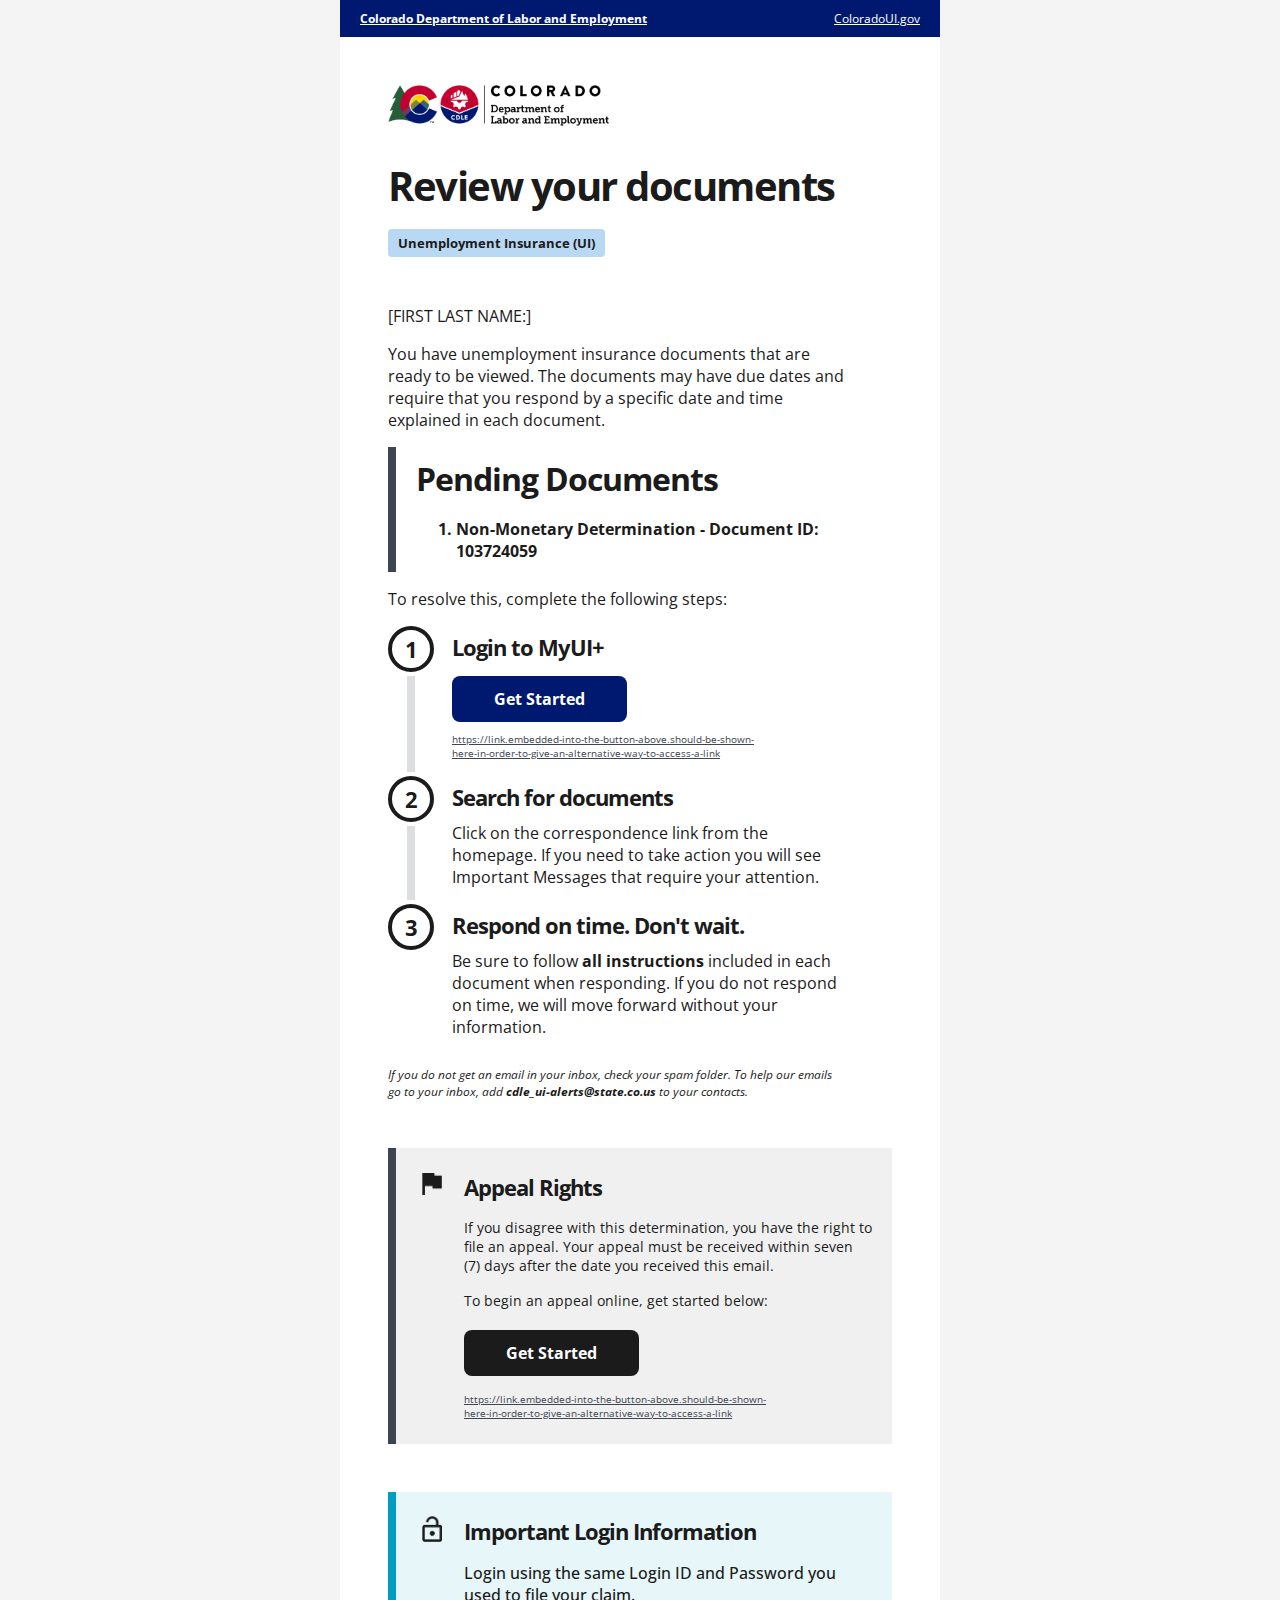
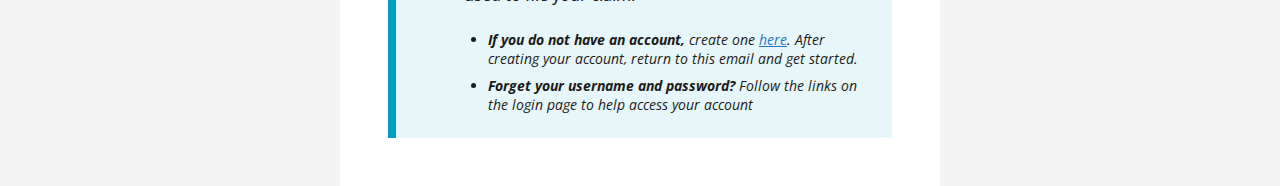
==== co-ui-notification-email/index.html @ 448e7c86 "Refactor button to styled amd accessible anchor tag" ====
<!DOCTYPE html>
<html lang="en">
  <head>
    <meta charset="UTF-8" />
    <meta name="viewport" content="width=device-width, initial-scale=1.0" />
    <link rel="stylesheet" href="../style.css" />
    <link rel="preconnect" href="https://fonts.googleapis.com" />
    <link rel="preconnect" href="https://fonts.gstatic.com" crossorigin />
    <link
      href="https://fonts.googleapis.com/css2?family=Open+Sans:ital,wght@0,300..800;1,300..800&display=swap"
      rel="stylesheet"
    />
    <title>Notification from CO UI</title>
  </head>
  <body>
    <div id="container">
      <div id="banner">
        <a class="bold" href="https://cdle.colorado.gov/">
          Colorado Department of Labor and Employment
        </a>
        <a href="https://coloradoui.gov/"> ColoradoUI.gov </a>
      </div>
      <div id="email-content">
        <header>
          <img
            src="../assets/co-cdle-logo.png"
            alt="CDLE Logo"
            class="logo"
            width="221px"
          />
          <div class="flex">
            <h1>Review your documents</h1>
            <div class="program-name">Unemployment Insurance (UI)</div>
          </div>
        </header>
        <div id="main-content" class="flex">
          <p>[FIRST LAST NAME:]</p>
          <p>
            You have unemployment insurance documents that are ready to be
            viewed. The documents may have due dates and require that you
            respond by a specific date and time explained in each document.
          </p>
          <div id="status">
            <div class="status-section">
              <h2>Pending Documents</h2>
              <ol>
                <li>Non-Monetary Determination - Document ID: 103724059</li>
              </ol>
            </div>
          </div>
          <p>To resolve this, complete the following steps:</p>
          <div id="call-to-action" class="flex">
            <div id="main-action">
              <div id="step-1" class="step-block">
                <div class="process-visual">
                  <div class="step-number">1</div>
                  <div class="line"></div>
                </div>
                <div class="process-content">
                  <h3>Login to MyUI+</h3>
                  <a
                    href="#"
                    class="btn primary-btn"
                    role="button"
                    tabindex="0"
                  >
                    Get Started
                  </a>
                  <a class="small-link" href="#">
                    https://link.embedded-into-the-button-above.should-be-shown-here-in-order-to-give-an-alternative-way-to-access-a-link
                  </a>
                </div>
              </div>
              <div id="step-2" class="step-block">
                <div class="process-visual">
                  <div class="step-number">2</div>
                  <div class="line"></div>
                </div>
                <div class="process-content">
                  <h3>Search for documents</h3>
                  <p>
                    Click on the correspondence link from the homepage. If you
                    need to take action you will see Important Messages that
                    require your attention.
                  </p>
                </div>
              </div>
              <div id="step-3" class="step-block">
                <div class="process-visual">
                  <div class="step-number">3</div>
                </div>
                <div class="process-content">
                  <h3>Respond on time. Don't wait.</h3>
                  <p>
                    Be sure to follow
                    <span class="bold">all instructions</span> included in each
                    document when responding. If you do not respond on time, we
                    will move forward without your information.
                  </p>
                </div>
              </div>
            </div>
            <p class="cta-small-text">
              If you do not get an email in your inbox, check your spam folder.
              To help our emails go to your inbox, add
              <span class="bold">cdle_ui-alerts@state.co.us</span> to your
              contacts.
            </p>
          </div>
        </div>
        <div id="appeal-rights-widget">
          <div class="widget-icon">
            <img src="../assets/flag-icon.png" alt="" />
          </div>
          <div class="flex">
            <h3>Appeal Rights</h3>
            <p class="widget-text">
              If you disagree with this determination, you have the right to
              file an appeal. Your appeal must be received within seven (7) days
              after the date you received this email.
            </p>
            <p class="widget-text">
              To begin an appeal online, get started below:
            </p>
            <a href="#" class="btn secondary-btn" role="button" tabindex="0">
              Get Started
            </a>
            <a class="small-link" href="#">
              https://link.embedded-into-the-button-above.should-be-shown-here-in-order-to-give-an-alternative-way-to-access-a-link
            </a>
          </div>
        </div>
        <div id="login-info-widget">
          <div class="widget-icon">
            <img src="../assets/open-lock-icon.png" alt="" />
          </div>
          <div class="flex">
            <h3>Important Login Information</h3>
            <p class="semibold">
              Login using the same Login ID and Password you used to file your
              claim.
            </p>
            <ul class="widget-text">
              <li>
                <em>
                  <strong>If you do not have an account,</strong> create one
                  <a href="#">here</a>. After creating your account, return to
                  this email and get started.
                </em>
              </li>
              <li>
                <em>
                  <strong>Forget your username and password?</strong> Follow the
                  links on the login page to help access your account
                </em>
              </li>
            </ul>
          </div>
        </div>
      </div>
      <div id="disclaimer"></div>
    </div>
  </body>
</html>
---- style.css ----
/* color variables */
:root {
  --primary-color: #001970;
  --program-color: #b9d8f3;
  --neutral-light-gray: #f0f0f0;
  --neutral-dark-gray: #3d4551;
  --info-light-blue: #e7f6f8;
  --info-medium-blue: #009ec1;
  --body-bg-color: #f4f4f4;
  --main-content-black: #1b1b1b;
  --main-link-color: #2277c1;
  --footer-text-gray: #a9aeb1;
  --disclaimer-text-gray: #71767a;
  --step-line-gray: #dcdee0;
}

/* body init */
body {
  margin: 0;
  background-color: var(--body-bg-color);
  color: var(--main-content-black);
  font-family: 'Open Sans', 'Trebuchet MS', Helvetica, Arial, sans-serif;
  font-optical-sizing: auto;
  font-weight: 400;
  font-style: normal;
}

/* typography */
h1,
h2,
h3 {
  margin: 0;
  letter-spacing: -1px;
}

h1 {
  font-size: 40px;
  letter-spacing: -1.5px;
}

h2 {
  font-size: 32px;
}

h3 {
  font-size: 22px;
}

p {
  font-size: 16px;
  margin: 0;
}

ol {
  font-weight: 700;
  margin: 0;
}

ul {
  margin: 0;
  padding-left: 24px;
}

li {
  margin-top: 8px;
}

a {
  color: var(--main-link-color);
}

.small-link {
  color: var(--neutral-dark-gray);
  font-size: 10px;
  text-wrap: balance;
}

.cta-small-text {
  font-size: 12px;
  font-style: italic;
}

.widget-text {
  font-size: 14px;
}

.bold {
  font-weight: 700;
}

.semibold {
  font-weight: 500;
}

/* content sections */
#container {
  max-width: 600px;
  margin: auto;
}

#email-content {
  display: flex;
  flex-direction: column;
  gap: 48px;
  background-color: white;
  padding: 48px;
}

#banner {
  display: flex;
  justify-content: space-between;
  align-items: center;
  background-color: var(--primary-color);
  color: white;
  font-size: 12px;
  padding: 10px 20px;
}

#banner a {
  color: white;
}

#main-content {
  padding-right: 48px;
}

footer {
  color: var(--footer-text-gray);
  font-size: 10px;
}

#disclaimer {
  color: var(--disclaimer-text-gray);
  font-size: 10px;
}

/* content blocks*/
.logo {
  width: 221px;
}

header {
  display: flex;
  flex-direction: column;
  gap: 32px;
}

.flex {
  display: flex;
  flex-direction: column;
  gap: 16px;
}

.program-name {
  background-color: var(--program-color);
  font-size: 13px;
  font-weight: 700;
  padding: 5px 10px;
  width: fit-content;
  border-radius: 4px;
}

#status {
  padding-left: 20px;
  border-left: 8px solid var(--neutral-dark-gray);
}

.status-section {
  display: flex;
  flex-direction: column;
  gap: 10px;
  padding: 10px 0;
}

.primary-btn {
  background-color: var(--primary-color);
}

.secondary-btn {
  background-color: var(--main-content-black);
}

.btn {
  color: white;
  text-align: center;
  font-weight: 700;
  text-decoration: none;
  margin-top: 4px;
  padding: 12px 20px;
  max-width: 135px;
  border-radius: 8px;
}

#main-action {
  display: flex;
  flex-direction: column;
  gap: 4px;
}

.step-block {
  display: flex;
  align-items: start;
  gap: 18px;
}

.process-visual {
  display: flex;
  flex-direction: column;
  align-items: center;
  align-self: stretch;
  gap: 4px;
}

.step-number {
  display: grid;
  place-items: center;
  font-size: 22px;
  font-weight: 700;
  width: 38px;
  height: 38px;
  border: 4px solid var(--main-content-black);
  border-radius: 50%;
}

.line {
  background-color: var(--step-line-gray);
  flex-grow: 1;
  width: 8px;
}

.process-content {
  display: flex;
  flex-direction: column;
  gap: 10px;
  padding: 6px 0 12px 0;
}

#appeal-rights-widget {
  background-color: var(--neutral-light-gray);
  display: flex;
  gap: 16px;
  padding: 24px 20px;
  border-left: 8px solid var(--neutral-dark-gray);
}

#login-info-widget {
  background-color: var(--info-light-blue);
  display: flex;
  gap: 16px;
  padding: 24px 20px;
  border-left: 8px solid var(--info-medium-blue);
}

.widget-icon {
  width: 100%;
  max-width: 20px;
  padding: 0 6px;
}

.widget-icon img {
  object-fit: contain;
  max-width: 100%;
}
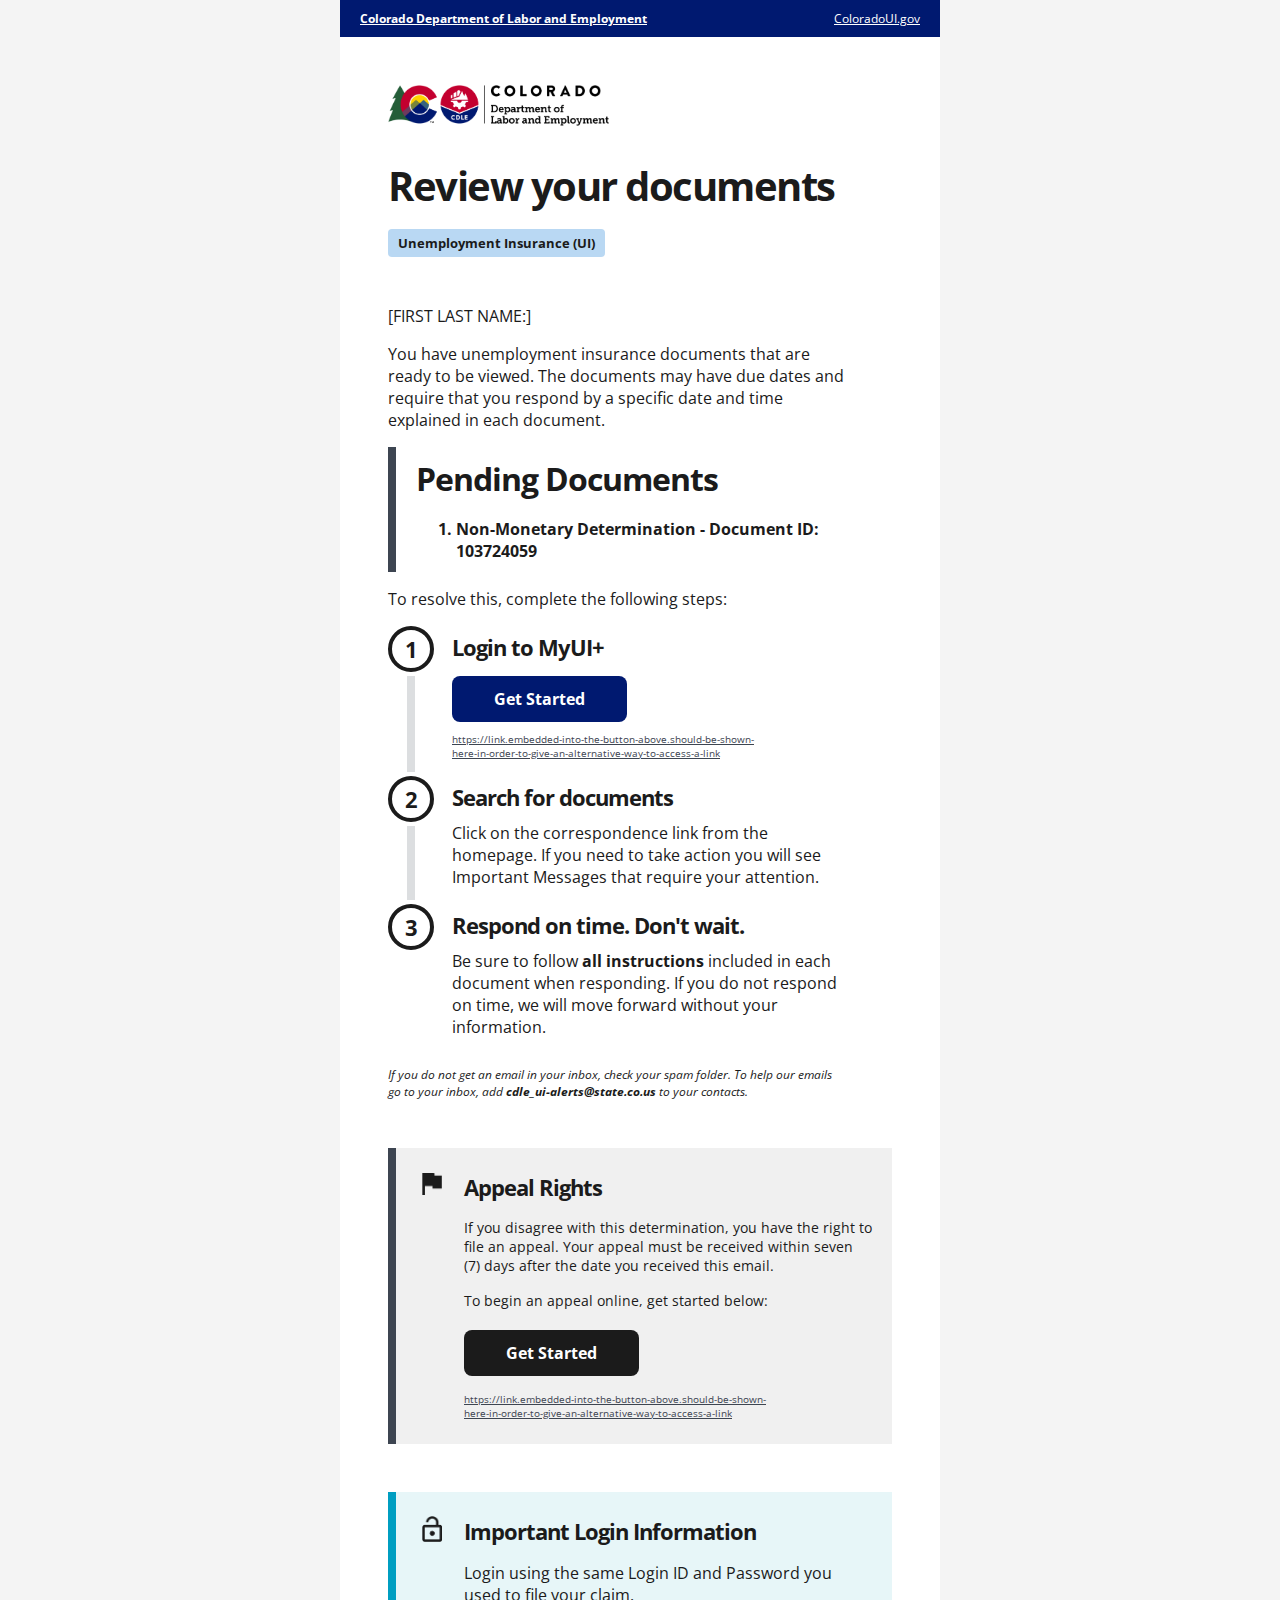
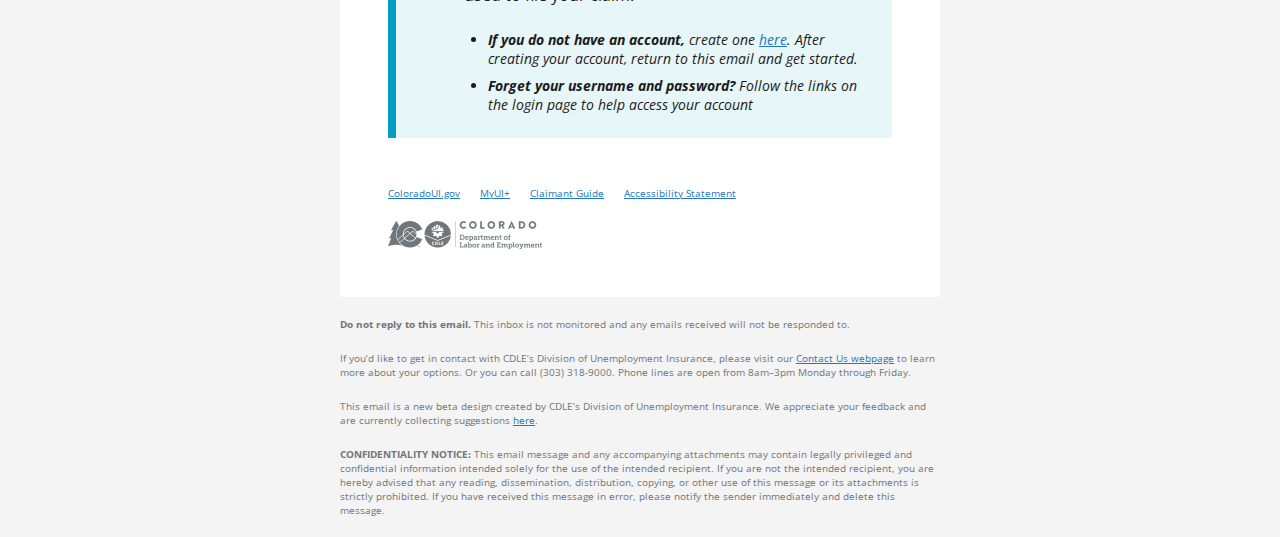
==== commit f8c992c2: "Add footer and disclaimer" ====
--- a/co-ui-notification-email/index.html
+++ b/co-ui-notification-email/index.html
@@ -136,7 +136,7 @@
           </div>
           <div class="flex">
             <h3>Important Login Information</h3>
-            <p class="semibold">
+            <p>
               Login using the same Login ID and Password you used to file your
               claim.
             </p>
@@ -157,8 +157,43 @@
             </ul>
           </div>
         </div>
+        <footer>
+          <div class="footer-links">
+            <a href="#">ColoradoUI.gov</a>
+            <a href="#">MyUI+</a>
+            <a href="#">Claimant Guide</a>
+            <a href="#">Accessibility Statement</a>
+          </div>
+          <img src="../assets/co-cdle-logo-gray.png" alt="" width="154px" />
+        </footer>
       </div>
-      <div id="disclaimer"></div>
+      <div id="disclaimer">
+        <p>
+          <strong>Do not reply to this email.</strong> This inbox is not
+          monitored and any emails received will not be responded to.
+        </p>
+        <p>
+          If you’d like to get in contact with CDLE’s Division of Unemployment
+          Insurance, please visit our <a href="#">Contact Us webpage</a> to
+          learn more about your options. Or you can call (303) 318-9000. Phone
+          lines are open from 8am–3pm Monday through Friday.
+        </p>
+        <p>
+          This email is a new beta design created by CDLE’s Division of
+          Unemployment Insurance. We appreciate your feedback and are currently
+          collecting suggestions <a href="#">here</a>.
+        </p>
+        <p>
+          <strong>CONFIDENTIALITY NOTICE:</strong> This email message and any
+          accompanying attachments may contain legally privileged and
+          confidential information intended solely for the use of the intended
+          recipient. If you are not the intended recipient, you are hereby
+          advised that any reading, dissemination, distribution, copying, or
+          other use of this message or its attachments is strictly prohibited.
+          If you have received this message in error, please notify the sender
+          immediately and delete this message.
+        </p>
+      </div>
     </div>
   </body>
 </html>
--- a/style.css
+++ b/style.css
@@ -125,12 +125,27 @@
 }
 
 footer {
-  color: var(--footer-text-gray);
+  display: flex;
+  flex-direction: column;
+  gap: 20px;
   font-size: 10px;
+}
+
+.footer-links {
+  display: flex;
+  align-items: center;
+  gap: 20px;
 }
 
 #disclaimer {
   color: var(--disclaimer-text-gray);
+  display: flex;
+  flex-direction: column;
+  gap: 20px;
+  padding: 20px 0;
+}
+
+#disclaimer p {
   font-size: 10px;
 }
 
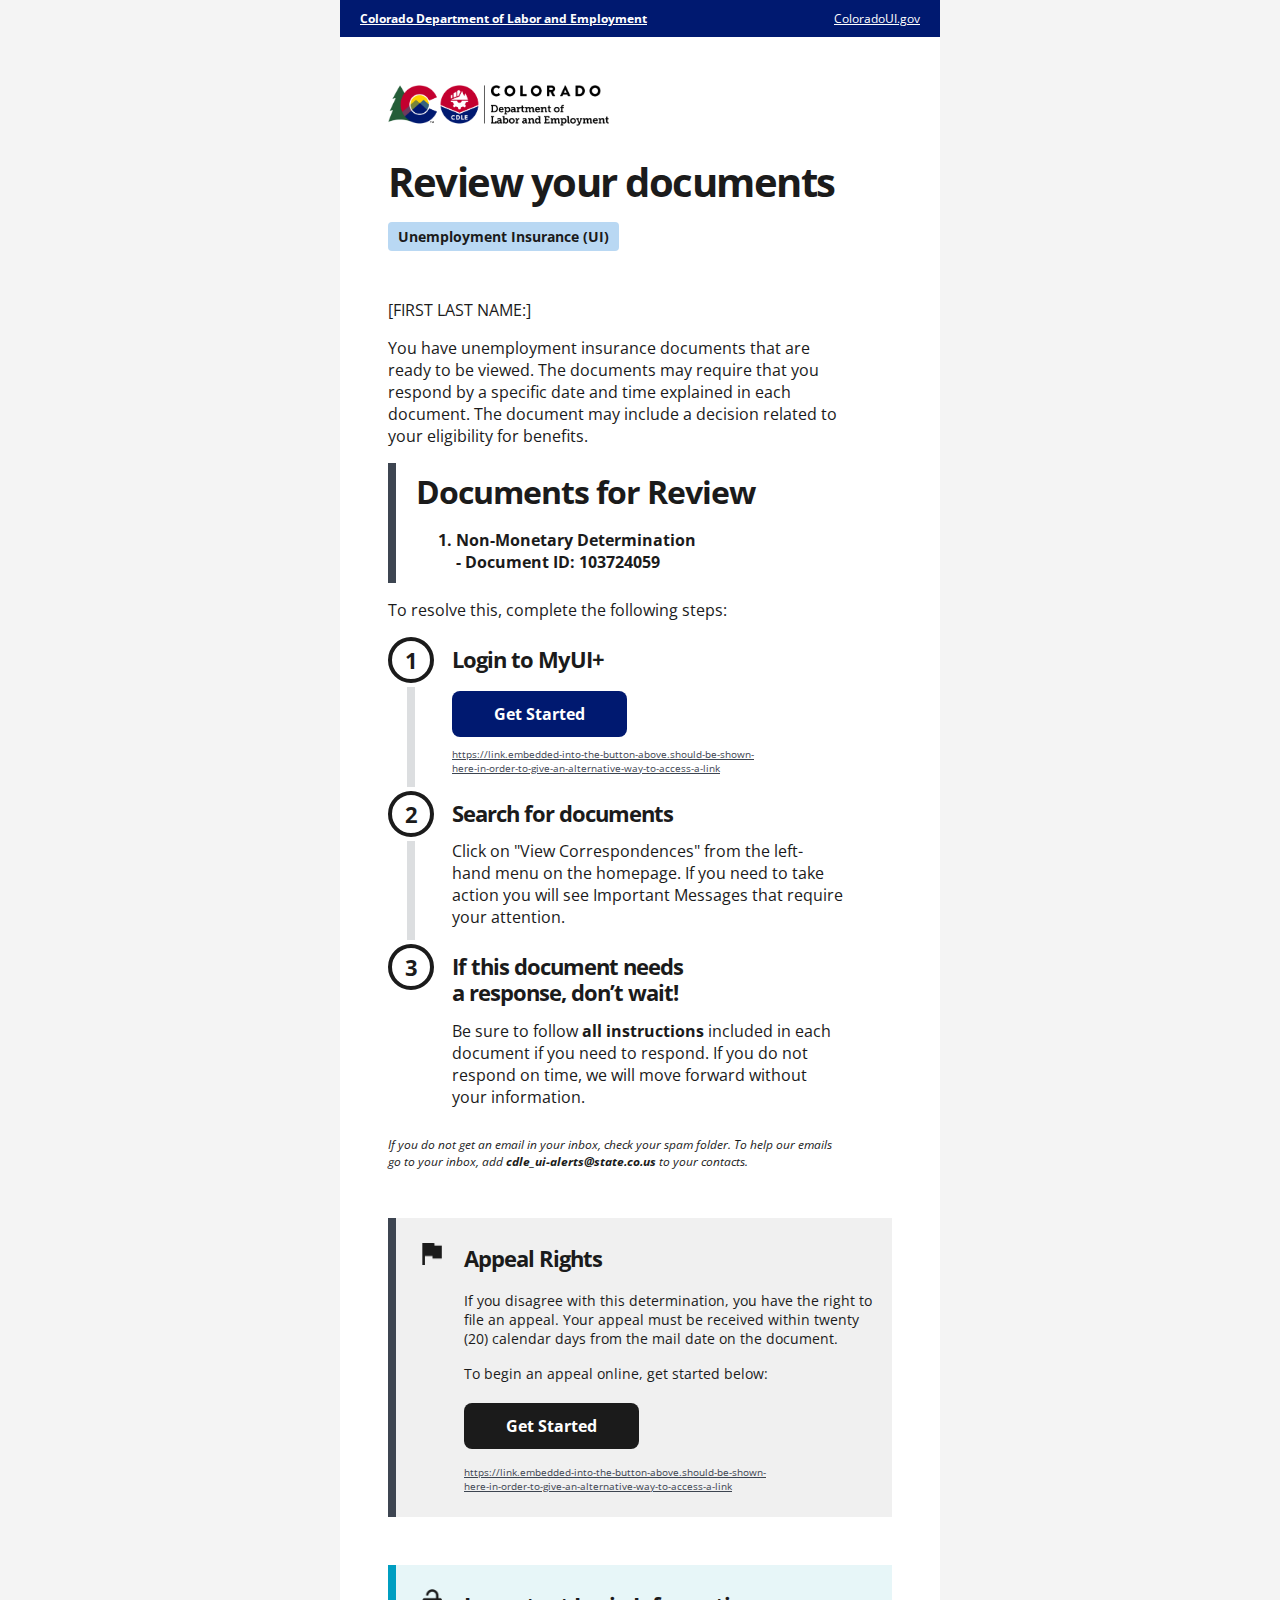
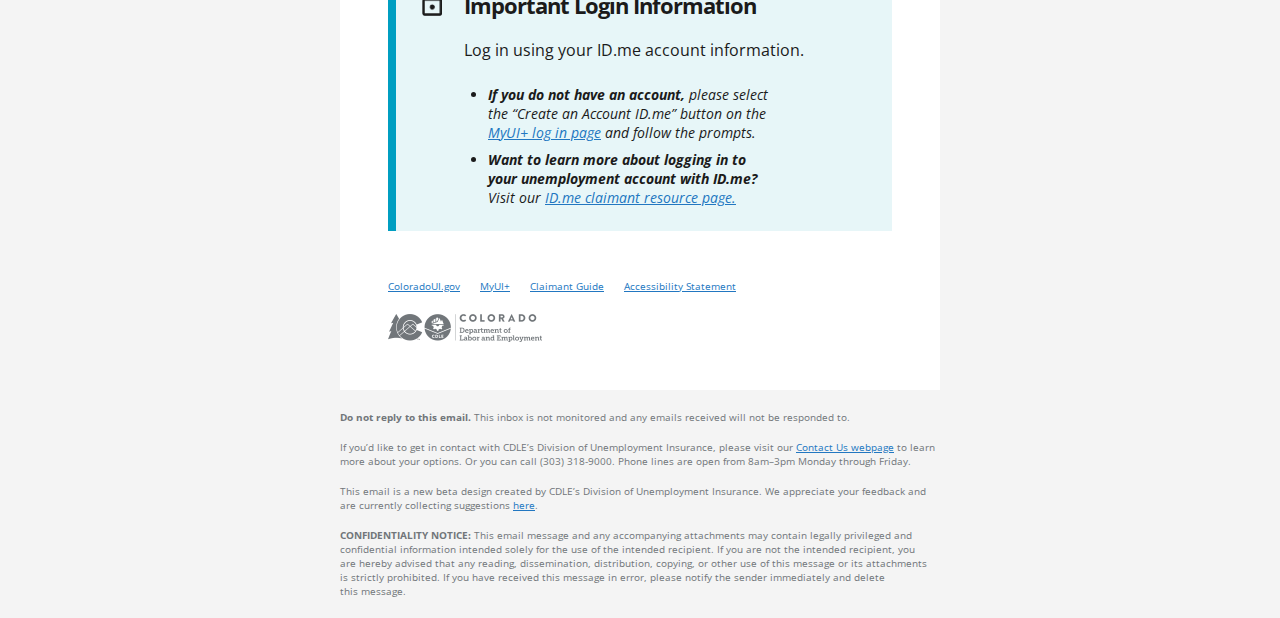
==== commit f3505882: "Adjust font styles" ====
--- a/co-ui-notification-email/index.html
+++ b/co-ui-notification-email/index.html
@@ -13,15 +13,19 @@
     <title>Notification from CO UI</title>
   </head>
   <body>
+    <!-- Container -->
     <div id="container">
+      <!-- Banner -->
       <div id="banner">
         <a class="bold" href="https://cdle.colorado.gov/">
           Colorado Department of Labor and Employment
         </a>
-        <a href="https://coloradoui.gov/"> ColoradoUI.gov </a>
+        <a href="https://coloradoui.gov/">ColoradoUI.gov</a>
       </div>
+      <!-- Main Email Body -->
       <div id="email-content">
-        <header>
+        <!-- Header and Title -->
+        <div id="header">
           <img
             src="../assets/co-cdle-logo.png"
             alt="CDLE Logo"
@@ -32,25 +36,31 @@
             <h1>Review your documents</h1>
             <div class="program-name">Unemployment Insurance (UI)</div>
           </div>
-        </header>
+        </div>
+        <!-- Main Content -->
         <div id="main-content" class="flex">
           <p>[FIRST LAST NAME:]</p>
           <p>
             You have unemployment insurance documents that are ready to be
-            viewed. The documents may have due dates and require that you
-            respond by a specific date and time explained in each document.
+            viewed. The documents may require that you respond by a specific
+            date and time explained in each document. The document may include a
+            decision related to your eligibility for benefits.
           </p>
+          <!-- Status -->
           <div id="status">
             <div class="status-section">
-              <h2>Pending Documents</h2>
+              <h2>Documents for Review</h2>
               <ol>
                 <li>Non-Monetary Determination - Document ID: 103724059</li>
               </ol>
             </div>
           </div>
           <p>To resolve this, complete the following steps:</p>
+          <!-- CTA and Directives -->
           <div id="call-to-action" class="flex">
+            <!-- Directives -->
             <div id="main-action">
+              <!-- Step 1 -->
               <div id="step-1" class="step-block">
                 <div class="process-visual">
                   <div class="step-number">1</div>
@@ -59,7 +69,7 @@
                 <div class="process-content">
                   <h3>Login to MyUI+</h3>
                   <a
-                    href="#"
+                    href="https://myui.clouduim.cdle.state.co.us/Claimant/Core/Login.ASPX"
                     class="btn primary-btn"
                     role="button"
                     tabindex="0"
@@ -71,6 +81,7 @@
                   </a>
                 </div>
               </div>
+              <!-- Step 2 -->
               <div id="step-2" class="step-block">
                 <div class="process-visual">
                   <div class="step-number">2</div>
@@ -79,27 +90,30 @@
                 <div class="process-content">
                   <h3>Search for documents</h3>
                   <p>
-                    Click on the correspondence link from the homepage. If you
-                    need to take action you will see Important Messages that
-                    require your attention.
+                    Click on "View Correspondences" from the left-hand menu on
+                    the homepage. If you need to take action you will see
+                    Important Messages that require your attention.
                   </p>
                 </div>
               </div>
+              <!-- Step 3 -->
               <div id="step-3" class="step-block">
                 <div class="process-visual">
                   <div class="step-number">3</div>
                 </div>
                 <div class="process-content">
-                  <h3>Respond on time. Don't wait.</h3>
+                  <h3>If this document needs a response, don’t wait!</h3>
                   <p>
                     Be sure to follow
                     <span class="bold">all instructions</span> included in each
-                    document when responding. If you do not respond on time, we
-                    will move forward without your information.
+                    document if you need to respond. If you do not respond on
+                    time, we will move forward without your information.
                   </p>
                 </div>
               </div>
             </div>
+            <!-- End Directives -->
+            <!-- CTA Footnote -->
             <p class="cta-small-text">
               If you do not get an email in your inbox, check your spam folder.
               To help our emails go to your inbox, add
@@ -107,7 +121,10 @@
               contacts.
             </p>
           </div>
-        </div>
+          <!-- End CTA and Directives -->
+        </div>
+        <!-- End Main Content -->
+        <!-- Widget 1 -->
         <div id="appeal-rights-widget">
           <div class="widget-icon">
             <img src="../assets/flag-icon.png" alt="" />
@@ -116,13 +133,18 @@
             <h3>Appeal Rights</h3>
             <p class="widget-text">
               If you disagree with this determination, you have the right to
-              file an appeal. Your appeal must be received within seven (7) days
-              after the date you received this email.
+              file an appeal. Your appeal must be received within twenty (20)
+              calendar days from the mail date on the document.
             </p>
             <p class="widget-text">
               To begin an appeal online, get started below:
             </p>
-            <a href="#" class="btn secondary-btn" role="button" tabindex="0">
+            <a
+              href="https://cdle.colorado.gov/unemployment/appeals/submit-an-appeal/steps-to-file-an-appeal-online"
+              class="btn secondary-btn"
+              role="button"
+              tabindex="0"
+            >
               Get Started
             </a>
             <a class="small-link" href="#">
@@ -130,43 +152,63 @@
             </a>
           </div>
         </div>
+        <!-- Widget 2 -->
         <div id="login-info-widget">
           <div class="widget-icon">
             <img src="../assets/open-lock-icon.png" alt="" />
           </div>
           <div class="flex">
             <h3>Important Login Information</h3>
-            <p>
-              Login using the same Login ID and Password you used to file your
-              claim.
-            </p>
+            <p>Log in using your ID.me account information.</p>
             <ul class="widget-text">
               <li>
                 <em>
-                  <strong>If you do not have an account,</strong> create one
-                  <a href="#">here</a>. After creating your account, return to
-                  this email and get started.
+                  <strong>If you do not have an account,</strong> please select
+                  the “Create an Account ID.me” button on the
+                  <a
+                    href="https://myui.clouduim.cdle.state.co.us/Claimant/Core/Login.ASPX"
+                    >MyUI+ log in page</a
+                  >
+                  and follow the prompts.
                 </em>
               </li>
               <li>
                 <em>
-                  <strong>Forget your username and password?</strong> Follow the
-                  links on the login page to help access your account
+                  <strong
+                    >Want to learn more about logging in to your unemployment
+                    account with ID.me?</strong
+                  >
+                  Visit our
+                  <a
+                    href="https://cdle.colorado.gov/unemployment/file-a-claim/verify-your-identity-with-idme"
+                    >ID.me claimant resource page.</a
+                  >
                 </em>
               </li>
             </ul>
           </div>
         </div>
-        <footer>
+        <!-- Footer with Links -->
+        <div id="footer">
           <div class="footer-links">
-            <a href="#">ColoradoUI.gov</a>
-            <a href="#">MyUI+</a>
-            <a href="#">Claimant Guide</a>
-            <a href="#">Accessibility Statement</a>
+            <a href="https://coloradoui.gov/"> ColoradoUI.gov </a>
+            <a
+              href="https://myui.clouduim.cdle.state.co.us/Claimant/Core/Login.ASPX"
+            >
+              MyUI+
+            </a>
+            <a href="https://cdle.colorado.gov/unemployment/ui-claimant-guide">
+              Claimant Guide
+            </a>
+            <a href="https://cdle.colorado.gov/accessibility">
+              Accessibility Statement
+            </a>
           </div>
           <img src="../assets/co-cdle-logo-gray.png" alt="" width="154px" />
-        </footer>
+        </div>
       </div>
+      <!-- End Main Email Body -->
+      <!-- Disclaimer -->
       <div id="disclaimer">
         <p>
           <strong>Do not reply to this email.</strong> This inbox is not
@@ -174,9 +216,12 @@
         </p>
         <p>
           If you’d like to get in contact with CDLE’s Division of Unemployment
-          Insurance, please visit our <a href="#">Contact Us webpage</a> to
-          learn more about your options. Or you can call (303) 318-9000. Phone
-          lines are open from 8am–3pm Monday through Friday.
+          Insurance, please visit our
+          <a href="https://cdle.colorado.gov/unemployment/contact-us"
+            >Contact Us webpage</a
+          >
+          to learn more about your options. Or you can call (303) 318-9000.
+          Phone lines are open from 8am–3pm Monday through Friday.
         </p>
         <p>
           This email is a new beta design created by CDLE’s Division of
@@ -194,6 +239,8 @@
           immediately and delete this message.
         </p>
       </div>
+      <!-- End Disclaimer -->
     </div>
+    <!-- End Container -->
   </body>
 </html>
--- a/style.css
+++ b/style.css
@@ -1,4 +1,4 @@
-/* color variables */
+/* COLOR VARIABLES */
 :root {
   --primary-color: #001970;
   --program-color: #b9d8f3;
@@ -14,7 +14,7 @@
   --step-line-gray: #dcdee0;
 }
 
-/* body init */
+/* BODY INIT */
 body {
   margin: 0;
   background-color: var(--body-bg-color);
@@ -25,30 +25,35 @@
   font-style: normal;
 }
 
-/* typography */
+/* TYPOGRAPHY */
 h1,
 h2,
 h3 {
   margin: 0;
+  line-height: 1.2;
   letter-spacing: -1px;
+  text-wrap: balance;
 }
 
 h1 {
-  font-size: 40px;
+  font-size: 2.5rem;
   letter-spacing: -1.5px;
 }
 
 h2 {
-  font-size: 32px;
+  font-size: 2rem;
 }
 
 h3 {
-  font-size: 22px;
+  font-size: 1.375rem;
+  margin-top: 3px;
+  margin-bottom: 4px;
 }
 
 p {
-  font-size: 16px;
-  margin: 0;
+  font-size: 1rem;
+  margin: 0;
+  text-wrap: pretty;
 }
 
 ol {
@@ -63,6 +68,7 @@
 
 li {
   margin-top: 8px;
+  text-wrap: balance;
 }
 
 a {
@@ -71,120 +77,32 @@
 
 .small-link {
   color: var(--neutral-dark-gray);
-  font-size: 10px;
+  font-size: 0.625rem;
   text-wrap: balance;
 }
 
 .cta-small-text {
-  font-size: 12px;
+  font-size: 0.75rem;
   font-style: italic;
 }
 
 .widget-text {
-  font-size: 14px;
+  font-size: 0.875rem;
 }
 
 .bold {
   font-weight: 700;
 }
 
-.semibold {
-  font-weight: 500;
-}
-
-/* content sections */
-#container {
-  max-width: 600px;
-  margin: auto;
-}
-
-#email-content {
-  display: flex;
-  flex-direction: column;
-  gap: 48px;
-  background-color: white;
-  padding: 48px;
-}
-
-#banner {
-  display: flex;
-  justify-content: space-between;
-  align-items: center;
-  background-color: var(--primary-color);
-  color: white;
-  font-size: 12px;
-  padding: 10px 20px;
-}
-
-#banner a {
-  color: white;
-}
-
-#main-content {
-  padding-right: 48px;
-}
-
-footer {
-  display: flex;
-  flex-direction: column;
-  gap: 20px;
-  font-size: 10px;
-}
-
-.footer-links {
-  display: flex;
-  align-items: center;
-  gap: 20px;
-}
-
-#disclaimer {
-  color: var(--disclaimer-text-gray);
-  display: flex;
-  flex-direction: column;
-  gap: 20px;
-  padding: 20px 0;
-}
-
 #disclaimer p {
-  font-size: 10px;
-}
-
-/* content blocks*/
-.logo {
-  width: 221px;
-}
-
-header {
-  display: flex;
-  flex-direction: column;
-  gap: 32px;
-}
-
+  font-size: 0.625rem;
+}
+
+/* UTILITIES */
 .flex {
   display: flex;
   flex-direction: column;
   gap: 16px;
-}
-
-.program-name {
-  background-color: var(--program-color);
-  font-size: 13px;
-  font-weight: 700;
-  padding: 5px 10px;
-  width: fit-content;
-  border-radius: 4px;
-}
-
-#status {
-  padding-left: 20px;
-  border-left: 8px solid var(--neutral-dark-gray);
-}
-
-.status-section {
-  display: flex;
-  flex-direction: column;
-  gap: 10px;
-  padding: 10px 0;
 }
 
 .primary-btn {
@@ -206,6 +124,91 @@
   border-radius: 8px;
 }
 
+/* CONTENT SECTIONS */
+#container {
+  max-width: 600px;
+  margin: auto;
+}
+
+#email-content {
+  display: flex;
+  flex-direction: column;
+  gap: 48px;
+  background-color: white;
+  padding: 48px;
+}
+
+#banner {
+  display: flex;
+  justify-content: space-between;
+  align-items: center;
+  background-color: var(--primary-color);
+  color: white;
+  font-size: 0.75rem;
+  padding: 10px 20px;
+}
+
+#banner a {
+  color: white;
+}
+
+#main-content {
+  padding-right: 48px;
+}
+
+#footer {
+  display: flex;
+  flex-direction: column;
+  gap: 20px;
+  font-size: 0.625rem;
+}
+
+.footer-links {
+  display: flex;
+  align-items: center;
+  gap: 20px;
+}
+
+#disclaimer {
+  color: var(--disclaimer-text-gray);
+  display: flex;
+  flex-direction: column;
+  gap: 16px;
+  padding: 20px 0;
+}
+
+/* CONTENT BLOCKS */
+.logo {
+  width: 221px;
+}
+
+#header {
+  display: flex;
+  flex-direction: column;
+  gap: 32px;
+}
+
+.program-name {
+  background-color: var(--program-color);
+  font-size: 0.875rem;
+  font-weight: 700;
+  padding: 5px 10px;
+  width: fit-content;
+  border-radius: 4px;
+}
+
+#status {
+  padding-left: 20px;
+  border-left: 8px solid var(--neutral-dark-gray);
+}
+
+.status-section {
+  display: flex;
+  flex-direction: column;
+  gap: 10px;
+  padding: 10px 0;
+}
+
 #main-action {
   display: flex;
   flex-direction: column;
@@ -229,7 +232,7 @@
 .step-number {
   display: grid;
   place-items: center;
-  font-size: 22px;
+  font-size: 1.375rem;
   font-weight: 700;
   width: 38px;
   height: 38px;
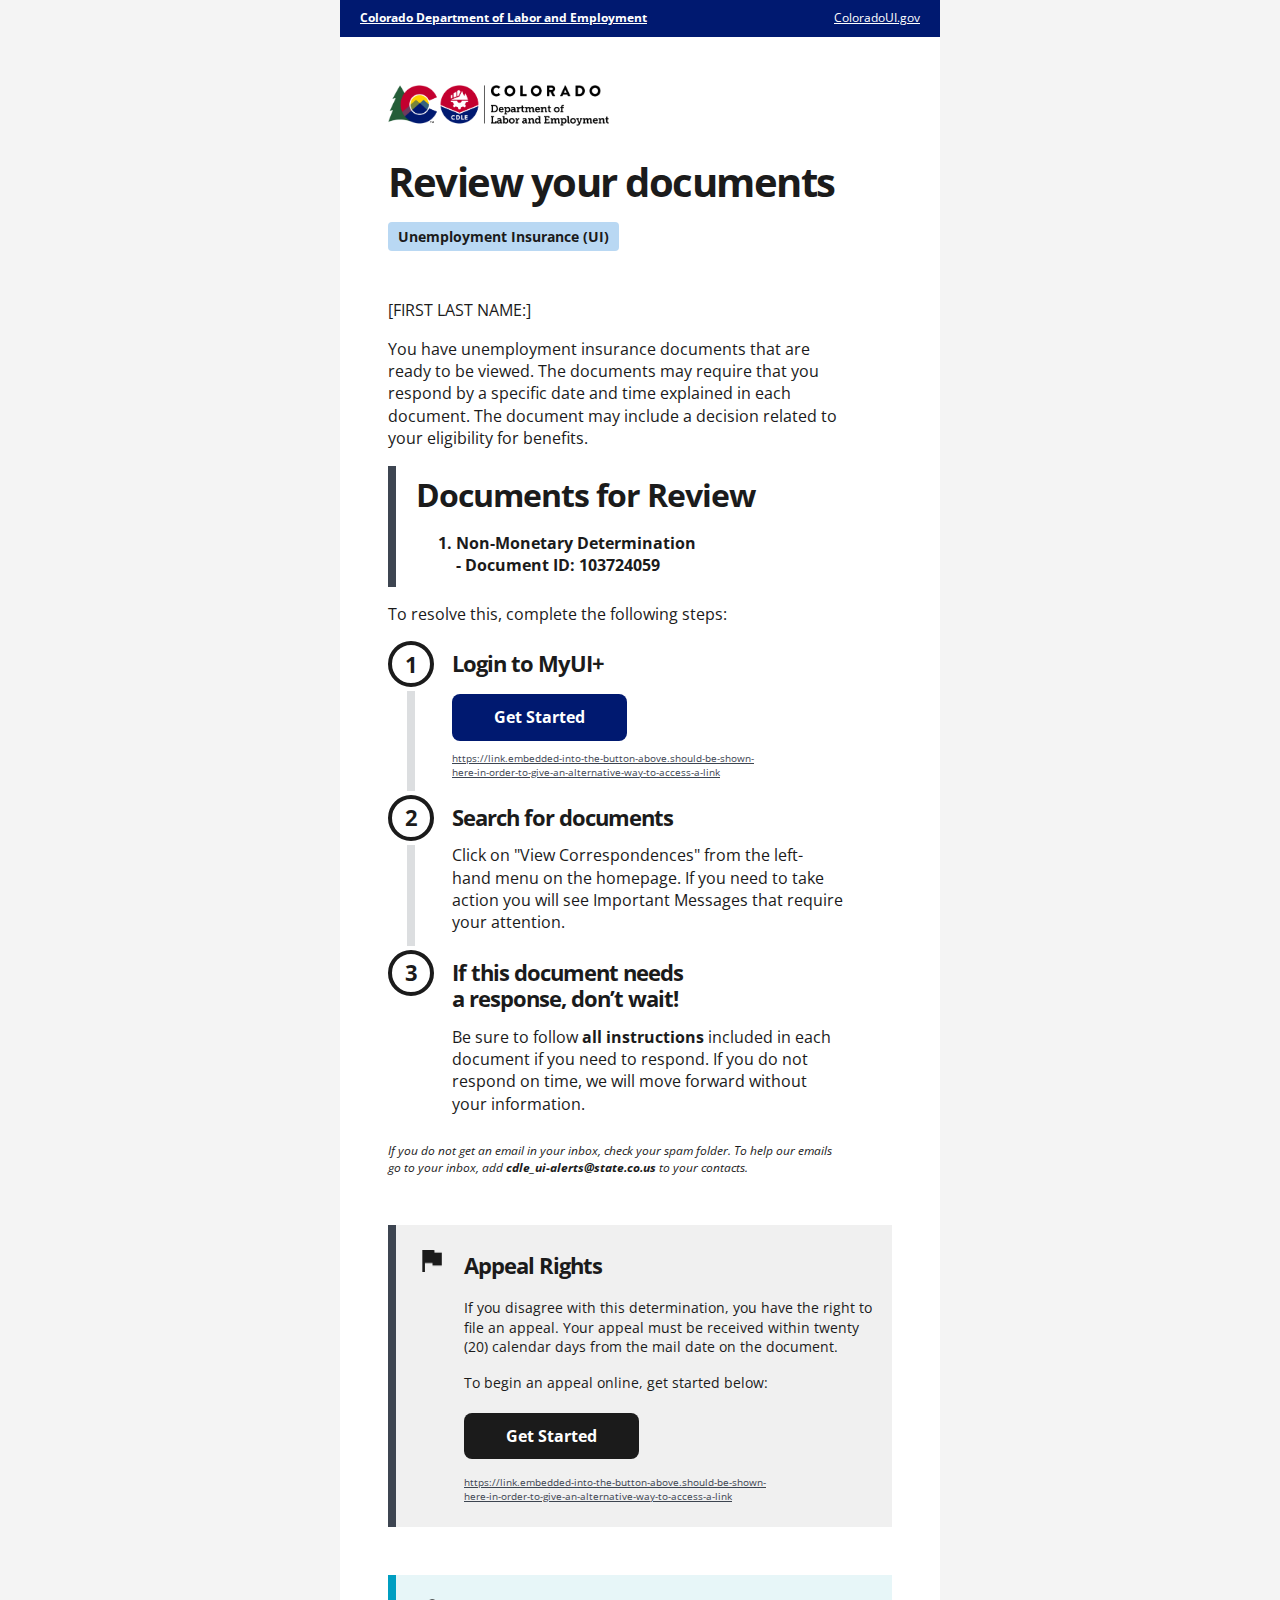
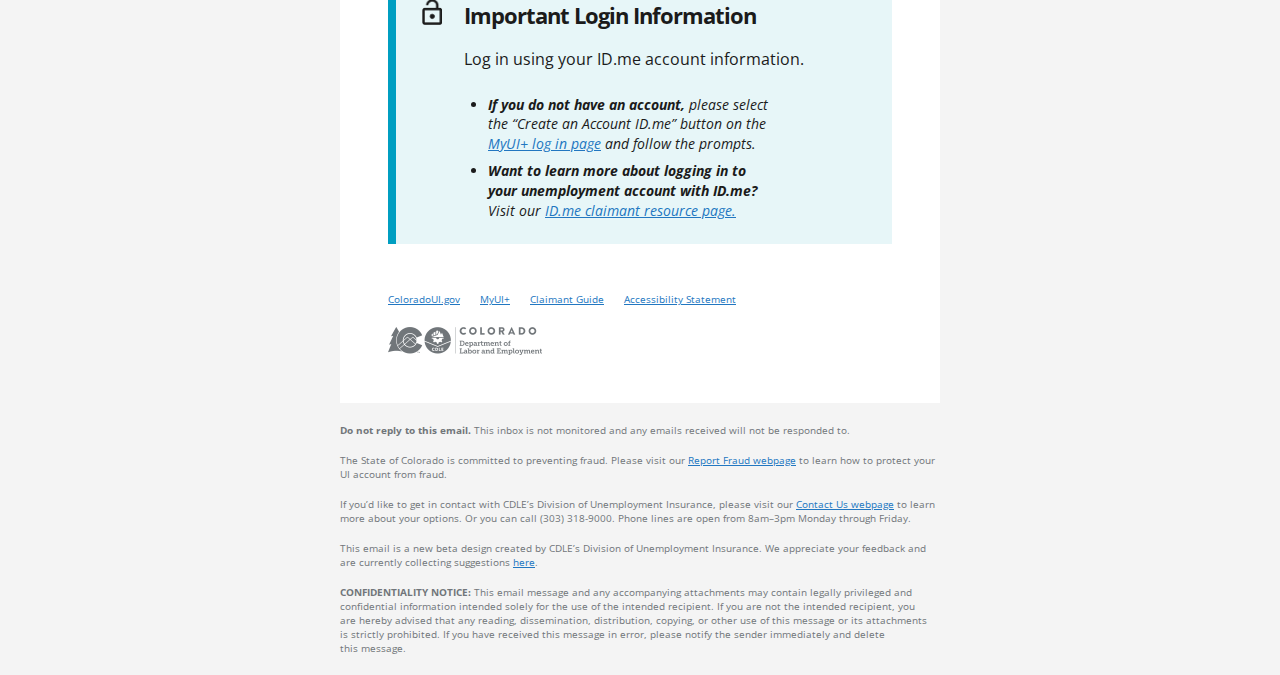
==== commit 14166e04: "Create second email" ====
--- a/co-ui-notification-email/index.html
+++ b/co-ui-notification-email/index.html
@@ -152,6 +152,7 @@
             </a>
           </div>
         </div>
+        <!-- End Widget 1 -->
         <!-- Widget 2 -->
         <div id="login-info-widget">
           <div class="widget-icon">
@@ -188,6 +189,7 @@
             </ul>
           </div>
         </div>
+        <!-- End Widget 2 -->
         <!-- Footer with Links -->
         <div id="footer">
           <div class="footer-links">
@@ -215,6 +217,14 @@
           monitored and any emails received will not be responded to.
         </p>
         <p>
+          The State of Colorado is committed to preventing fraud. Please visit
+          our
+          <a href="https://cdle.colorado.gov/unemployment/report-fraud"
+            >Report Fraud webpage</a
+          >
+          to learn how to protect your UI account from fraud.
+        </p>
+        <p>
           If you’d like to get in contact with CDLE’s Division of Unemployment
           Insurance, please visit our
           <a href="https://cdle.colorado.gov/unemployment/contact-us"
--- a/style.css
+++ b/style.css
@@ -23,6 +23,7 @@
   font-optical-sizing: auto;
   font-weight: 400;
   font-style: normal;
+  line-height: 1.4;
 }
 
 /* TYPOGRAPHY */
@@ -88,6 +89,10 @@
 
 .widget-text {
   font-size: 0.875rem;
+}
+
+.normal {
+  font-weight: 400;
 }
 
 .bold {
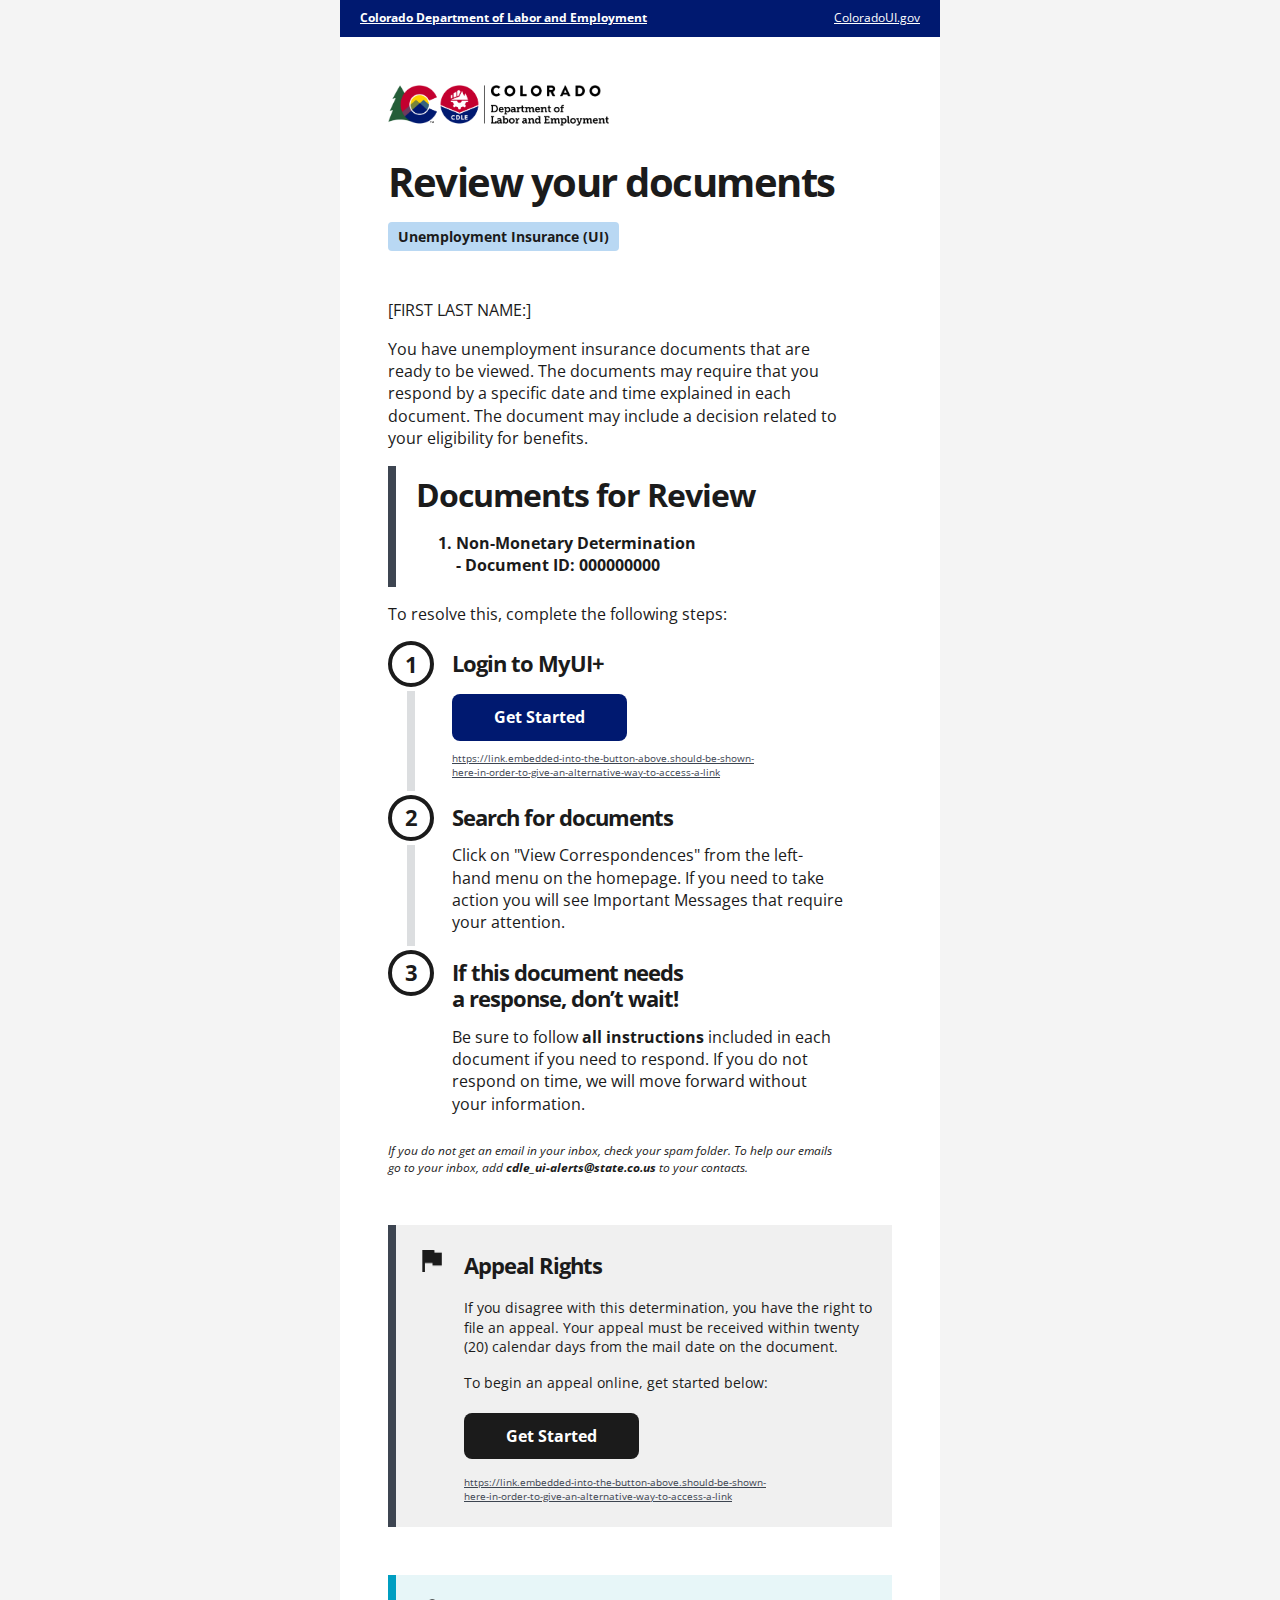
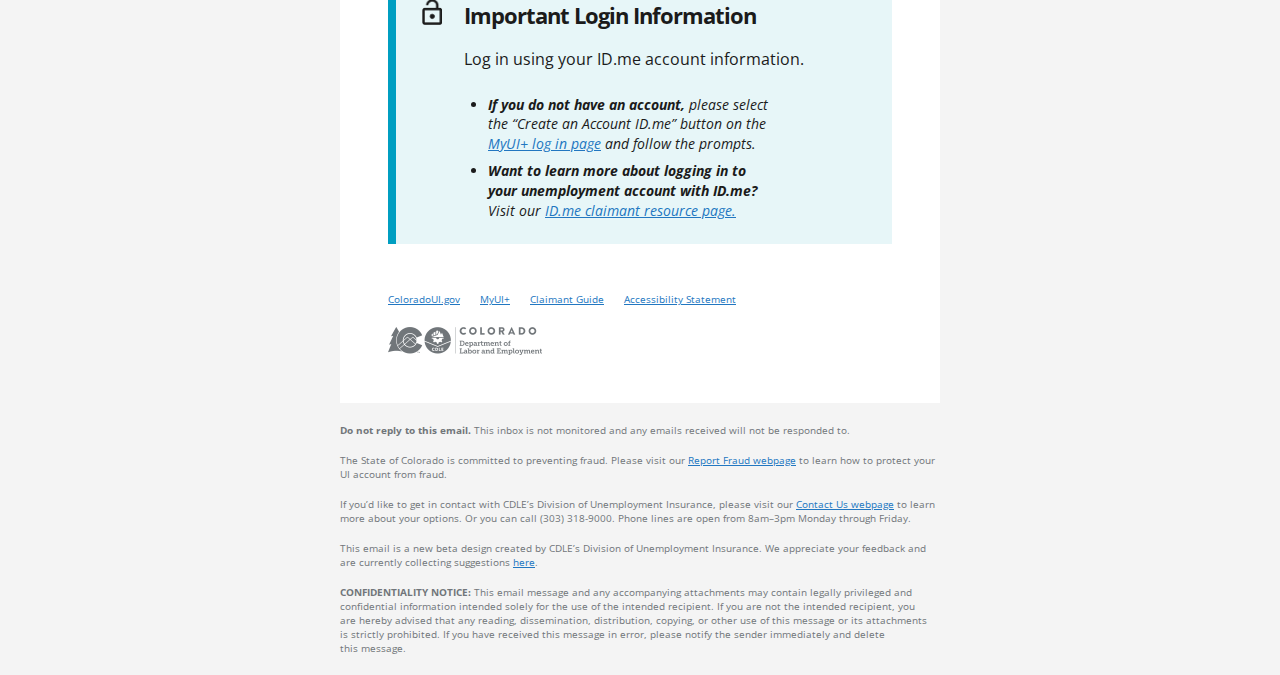
==== commit 3ef0ad79: "Clean data" ====
--- a/co-ui-notification-email/index.html
+++ b/co-ui-notification-email/index.html
@@ -17,10 +17,10 @@
     <div id="container">
       <!-- Banner -->
       <div id="banner">
-        <a class="bold" href="https://cdle.colorado.gov/">
+        <a class="bold" href="https://cdle.colorado.gov/" target="_blank">
           Colorado Department of Labor and Employment
         </a>
-        <a href="https://coloradoui.gov/">ColoradoUI.gov</a>
+        <a href="https://coloradoui.gov/" target="_blank">ColoradoUI.gov</a>
       </div>
       <!-- Main Email Body -->
       <div id="email-content">
@@ -28,7 +28,7 @@
         <div id="header">
           <img
             src="../assets/co-cdle-logo.png"
-            alt="CDLE Logo"
+            alt=""
             class="logo"
             width="221px"
           />
@@ -51,7 +51,7 @@
             <div class="status-section">
               <h2>Documents for Review</h2>
               <ol>
-                <li>Non-Monetary Determination - Document ID: 103724059</li>
+                <li>Non-Monetary Determination - Document ID: 000000000</li>
               </ol>
             </div>
           </div>
@@ -70,13 +70,14 @@
                   <h3>Login to MyUI+</h3>
                   <a
                     href="https://myui.clouduim.cdle.state.co.us/Claimant/Core/Login.ASPX"
+                    target="_blank"
                     class="btn primary-btn"
                     role="button"
                     tabindex="0"
                   >
                     Get Started
                   </a>
-                  <a class="small-link" href="#">
+                  <a class="small-link" href="#" target="_blank">
                     https://link.embedded-into-the-button-above.should-be-shown-here-in-order-to-give-an-alternative-way-to-access-a-link
                   </a>
                 </div>
@@ -141,13 +142,14 @@
             </p>
             <a
               href="https://cdle.colorado.gov/unemployment/appeals/submit-an-appeal/steps-to-file-an-appeal-online"
+              target="_blank"
               class="btn secondary-btn"
               role="button"
               tabindex="0"
             >
               Get Started
             </a>
-            <a class="small-link" href="#">
+            <a class="small-link" href="#" target="_blank">
               https://link.embedded-into-the-button-above.should-be-shown-here-in-order-to-give-an-alternative-way-to-access-a-link
             </a>
           </div>
@@ -168,6 +170,7 @@
                   the “Create an Account ID.me” button on the
                   <a
                     href="https://myui.clouduim.cdle.state.co.us/Claimant/Core/Login.ASPX"
+                    target="_blank"
                     >MyUI+ log in page</a
                   >
                   and follow the prompts.
@@ -182,6 +185,7 @@
                   Visit our
                   <a
                     href="https://cdle.colorado.gov/unemployment/file-a-claim/verify-your-identity-with-idme"
+                    target="_blank"
                     >ID.me claimant resource page.</a
                   >
                 </em>
@@ -193,16 +197,20 @@
         <!-- Footer with Links -->
         <div id="footer">
           <div class="footer-links">
-            <a href="https://coloradoui.gov/"> ColoradoUI.gov </a>
+            <a href="https://coloradoui.gov/" target="_blank">ColoradoUI.gov</a>
             <a
               href="https://myui.clouduim.cdle.state.co.us/Claimant/Core/Login.ASPX"
+              target="_blank"
             >
               MyUI+
             </a>
-            <a href="https://cdle.colorado.gov/unemployment/ui-claimant-guide">
+            <a
+              href="https://cdle.colorado.gov/unemployment/ui-claimant-guide"
+              target="_blank"
+            >
               Claimant Guide
             </a>
-            <a href="https://cdle.colorado.gov/accessibility">
+            <a href="https://cdle.colorado.gov/accessibility" target="_blank">
               Accessibility Statement
             </a>
           </div>
@@ -219,7 +227,9 @@
         <p>
           The State of Colorado is committed to preventing fraud. Please visit
           our
-          <a href="https://cdle.colorado.gov/unemployment/report-fraud"
+          <a
+            href="https://cdle.colorado.gov/unemployment/report-fraud"
+            target="_blank"
             >Report Fraud webpage</a
           >
           to learn how to protect your UI account from fraud.
@@ -227,7 +237,9 @@
         <p>
           If you’d like to get in contact with CDLE’s Division of Unemployment
           Insurance, please visit our
-          <a href="https://cdle.colorado.gov/unemployment/contact-us"
+          <a
+            href="https://cdle.colorado.gov/unemployment/contact-us"
+            target="_blank"
             >Contact Us webpage</a
           >
           to learn more about your options. Or you can call (303) 318-9000.
@@ -236,7 +248,7 @@
         <p>
           This email is a new beta design created by CDLE’s Division of
           Unemployment Insurance. We appreciate your feedback and are currently
-          collecting suggestions <a href="#">here</a>.
+          collecting suggestions <a href="#" target="_blank">here</a>.
         </p>
         <p>
           <strong>CONFIDENTIALITY NOTICE:</strong> This email message and any
